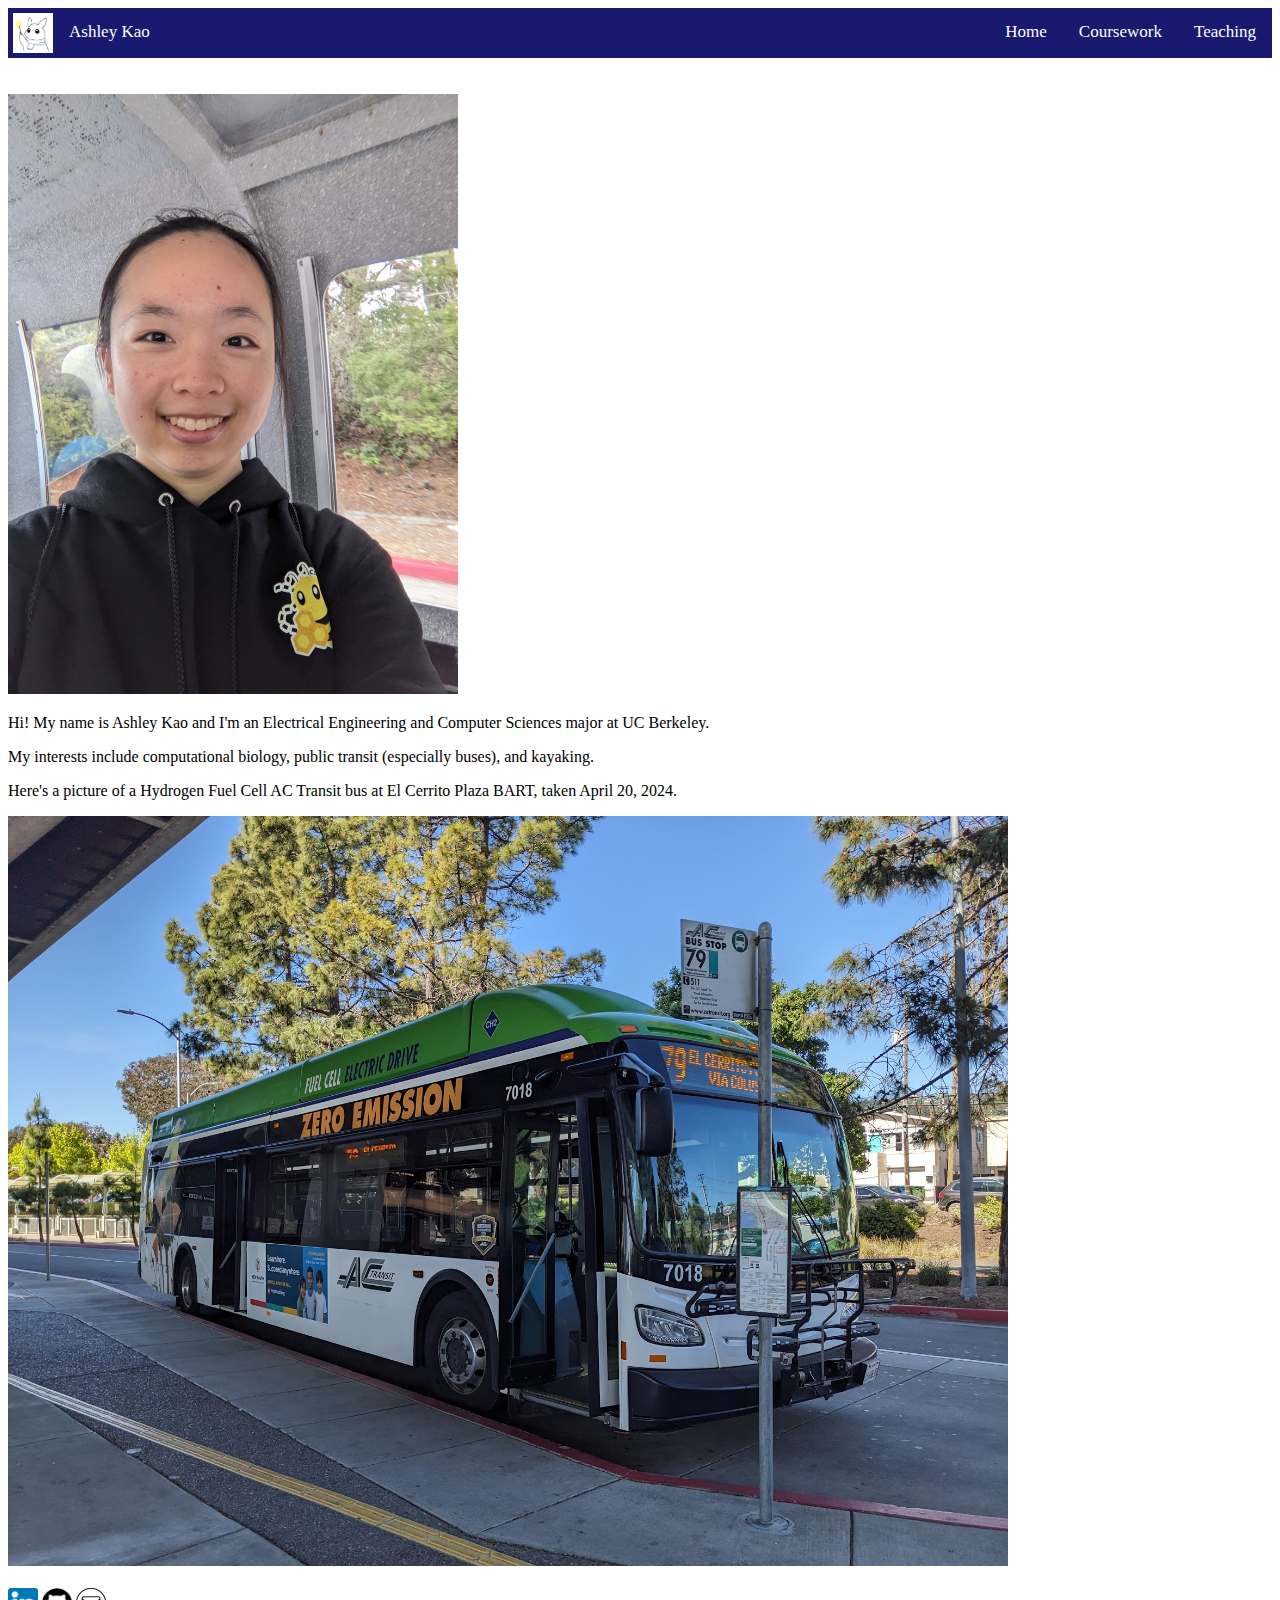
==== index.html @ e04f6291 "Rescaling new image" ====
<!DOCTYPE html>
<html>
    <head>
        <meta charset="UTF-8">
        <title>Ashley Kao</title>
        <link rel="stylesheet" href="/css/styles.css">
        <link rel="icon" type="image/x-icon" href="/assets/kurusu.jpeg">
    </head>
    <body>
        <header>
            <div class="container">
                <nav class="navbar">
                    <ul>
                        <li><img src ="assets/kurusu.jpeg" alt="icon" class="icon"></li>
                        <li><a>Ashley Kao</a></li>
                        <div class="nav-right">
                            <li><a href="index.html">Home</a></li>
                            <li><a href="courses.html">Coursework</a></li>
                            <li><a href="teaching.html">Teaching</a></li>
                            <!--<li><a href="transit.html">Transit</a></li>-->
                        </div>
                    </ul>
                </nav>
            </div>
        </header>
        <br>
        <br>
        <img src="assets/ashleykao.jpeg" alt="Me" style="width:450px;height:600px;">
        <br>
        <p>Hi! My name is Ashley Kao and I'm an Electrical Engineering and Computer Sciences major at UC Berkeley.</p>
        <p>My interests include computational biology, public transit (especially buses), and kayaking.</p>
        <p>Here's a picture of a Hydrogen Fuel Cell AC Transit bus at El Cerrito Plaza BART, taken April 20, 2024.</p>
        <img src="assets/actransit79.jpeg" alt="AC Transit Bus at El Cerrito Plaza BART" style="max-width: 1000px; height: auto;">
        <br>
        <br>
        <div class="imglinks">
            <a href="https://www.linkedin.com/in/ashleykao03/"><img src="assets/linkedin-icon.png" width="30" height="30" alt="LinkedIn Profile"></a>
            <a href="https://github.com/akao03"><img src="assets/github-icon.png" width="30" height="30" alt="Github Profile"></a>
            <a href="mailto: ashleykao@berkeley.edu"><img src="assets/email-icon.png" width="30" height="30" alt="Email"></a>
        </div>
    </body>
</html>
---- css/styles.css ----
.navbar {
    display: block;
    position: sticky;
    top: 0;
    background-color: midnightblue;
    height: 50px;
    width: 100%;
}

.navbar ul {
    list-style: none;
    padding: 0;
    margin: 0;
}

.navbar li {
    display: inline;
}

.navbar li a {
    color: white;
    font: 17px Verdana;
    text-decoration: none;
    padding: 14px 16px;
    text-align: center;
    float: left;
}

.nav-right {
    float: right;
}

.nav-right li a:hover {
    background-color: midnightblue;
    color: gold;
}

.nav-right li a:active {
    background-color: darkslateblue;
    color: white;
}

.icon {
    float: left;
    height: 40px;
    width: 40px;
    margin-top: 5px;
    margin-left: 5px;
}

p {
    font: 16px Verdana;
}

h2 {
    font: 24px Verdana;
}
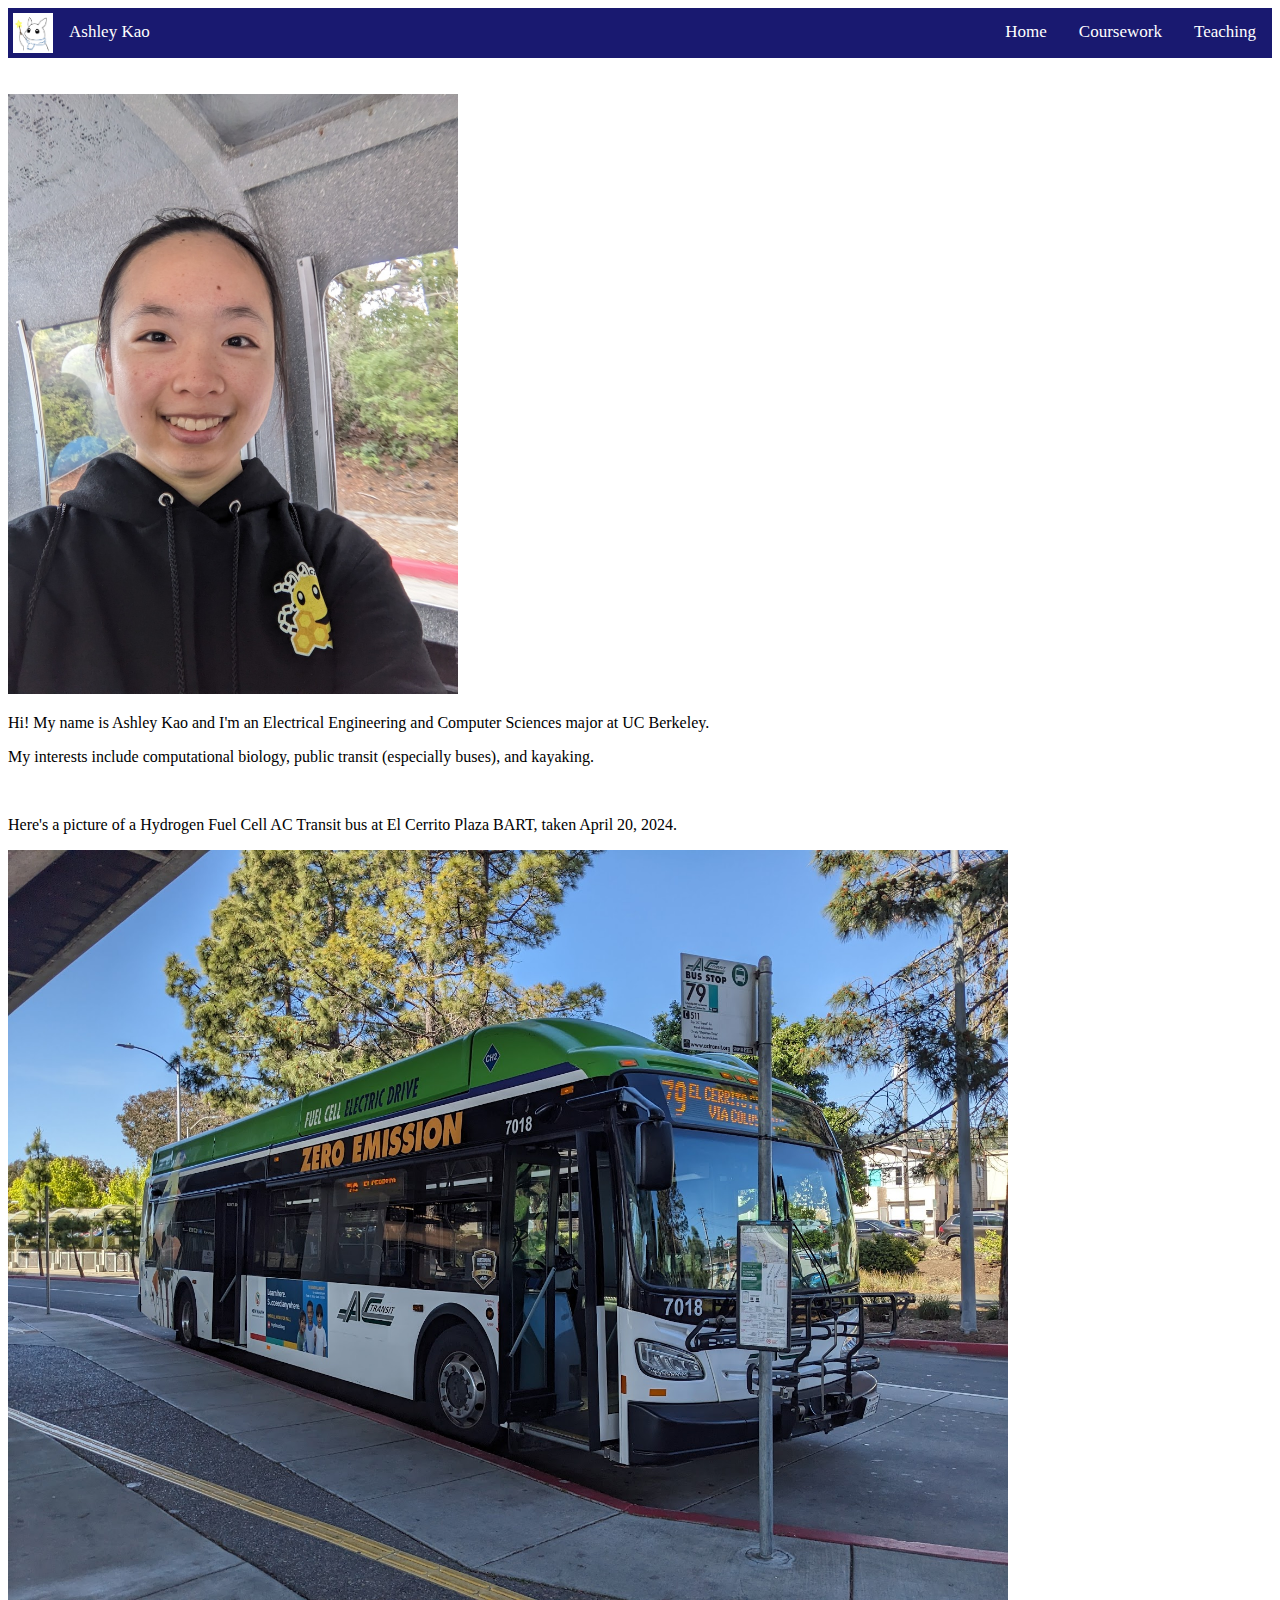
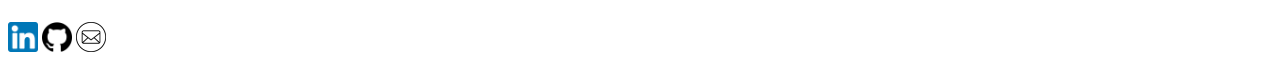
==== commit 147c4928: "Fixing typo" ====
--- a/index.html
+++ b/index.html
@@ -29,6 +29,7 @@
         <br>
         <p>Hi! My name is Ashley Kao and I'm an Electrical Engineering and Computer Sciences major at UC Berkeley.</p>
         <p>My interests include computational biology, public transit (especially buses), and kayaking.</p>
+        <br>
         <p>Here's a picture of a Hydrogen Fuel Cell AC Transit bus at El Cerrito Plaza BART, taken April 20, 2024.</p>
         <img src="assets/actransit79.jpeg" alt="AC Transit Bus at El Cerrito Plaza BART" style="max-width: 1000px; height: auto;">
         <br>
--- a/css/styles.css
+++ b/css/styles.css
@@ -54,4 +54,8 @@
 
 h2 {
     font: 24px Verdana;
+}
+
+ul {
+    font: 14px Verdana;
 }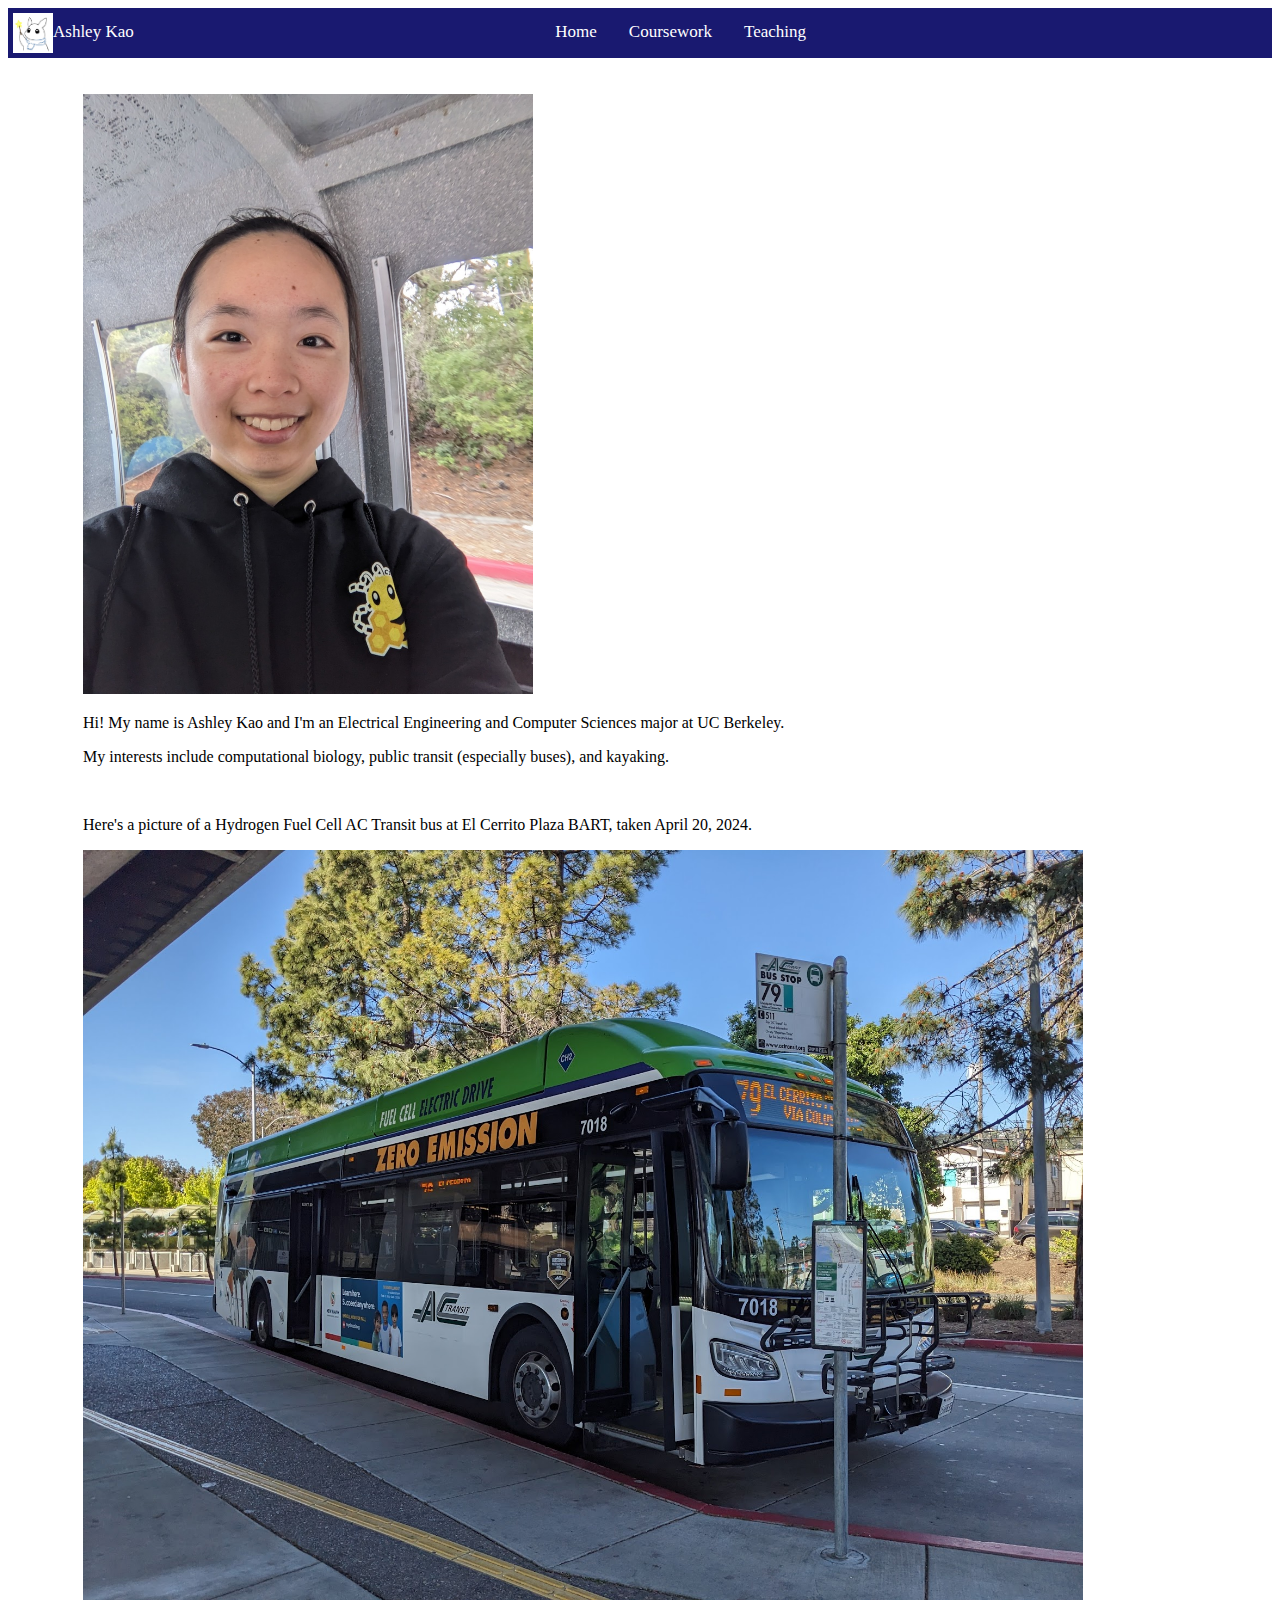
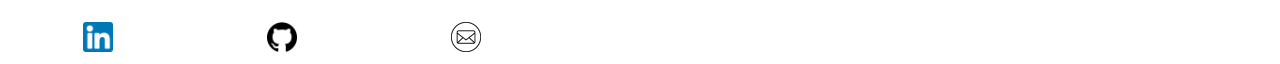
==== commit 814b6f3d: "Fixing some padding" ====
--- a/index.html
+++ b/index.html
@@ -11,8 +11,8 @@
             <div class="container">
                 <nav class="navbar">
                     <ul>
-                        <li><img src ="assets/kurusu.jpeg" alt="icon" class="icon"></li>
-                        <li><a>Ashley Kao</a></li>
+                        <li><img src ="assets/kurusu.jpeg" alt="icon" class="icon" id="kurusu-icon"></li>
+                        <li><a id="header-name">Ashley Kao</a></li>
                         <div class="nav-right">
                             <li><a href="index.html">Home</a></li>
                             <li><a href="courses.html">Coursework</a></li>
--- a/css/styles.css
+++ b/css/styles.css
@@ -50,12 +50,38 @@
 
 p {
     font: 16px Verdana;
+    padding-left: 75px;
+    padding-right: 75px;
 }
 
 h2 {
     font: 24px Verdana;
+    padding-left: 75px;
+    padding-right: 75px;
 }
 
 ul {
     font: 14px Verdana;
+    padding-left: 75px;
+    padding-right: 75px;
+}
+
+li {
+    padding-left: 75px;
+    padding-right: 75px;
+}
+
+img {
+    padding-left: 75px;
+    padding-right: 75px;
+}
+
+#kurusu-icon {
+    padding-left: 0px;
+    padding-right: 0px;
+}
+
+#header-name {
+    padding-left: 0px;
+    padding-right: 0px;
 }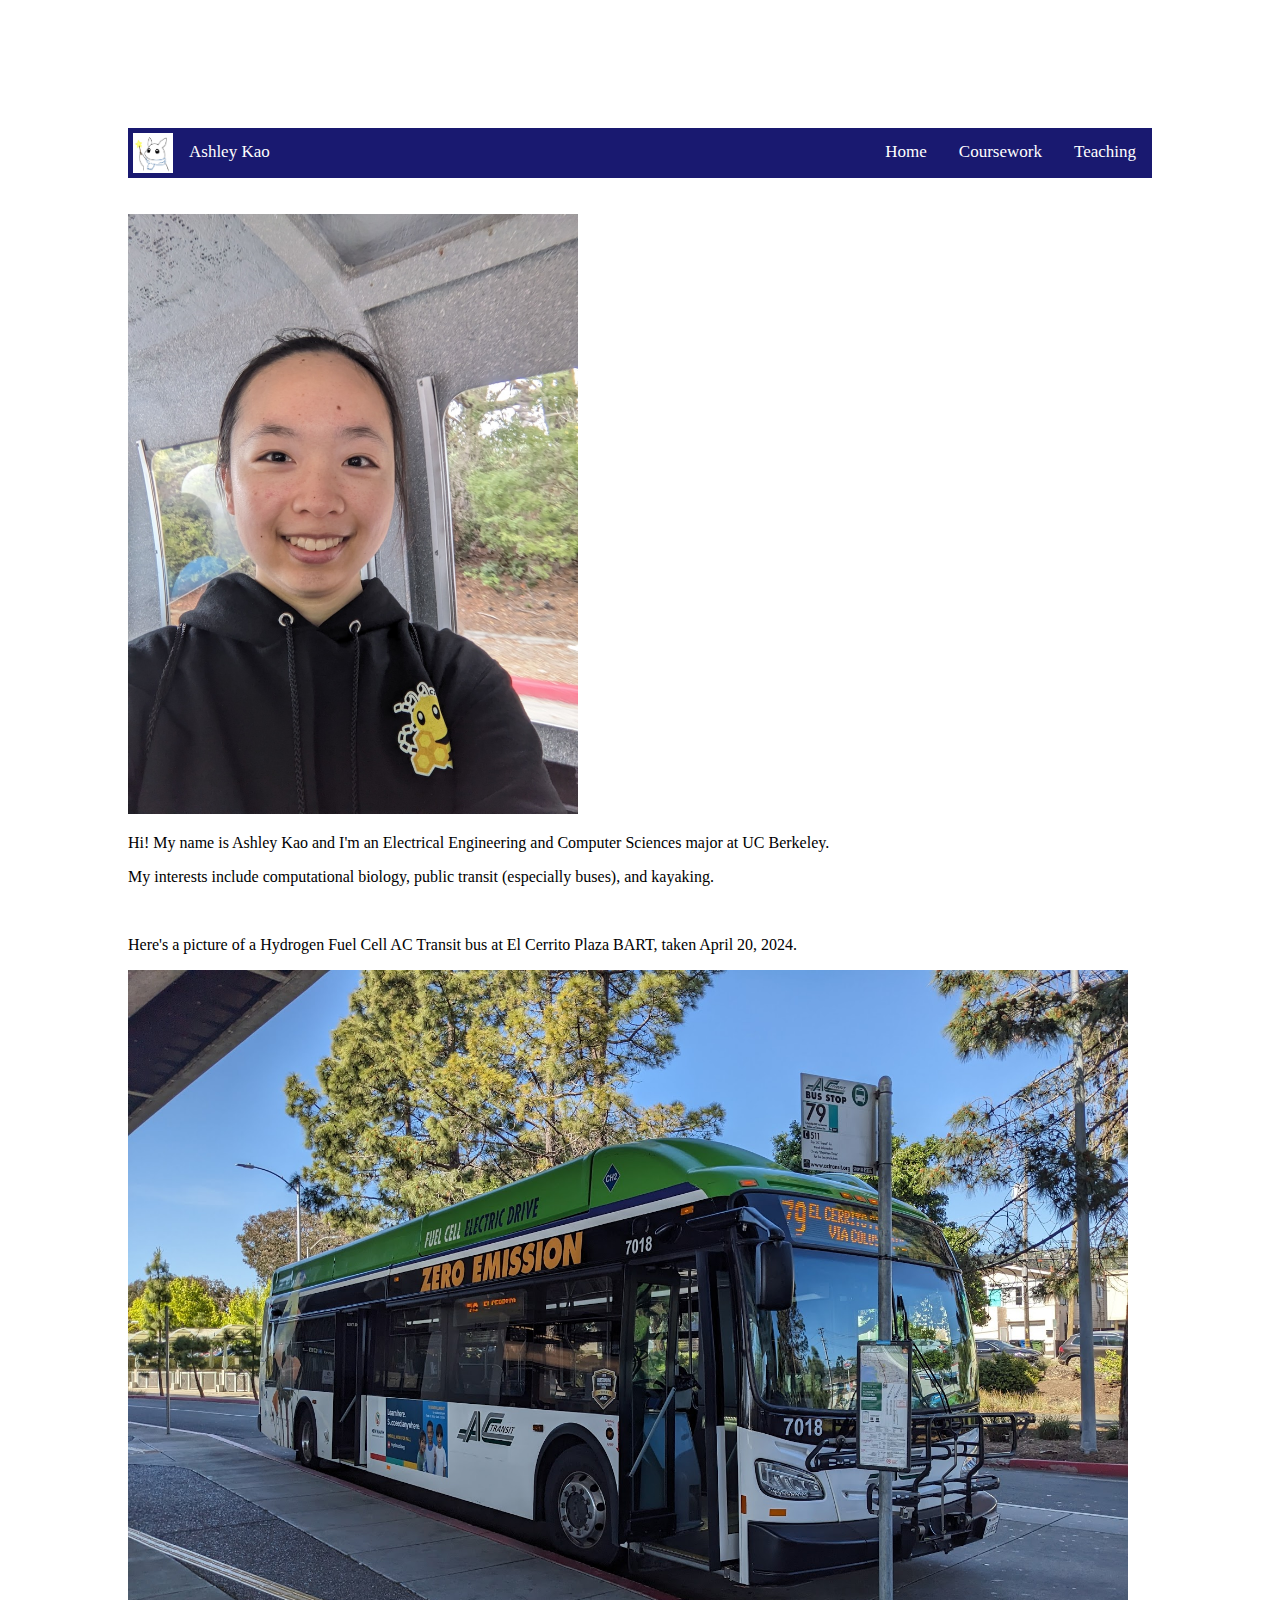
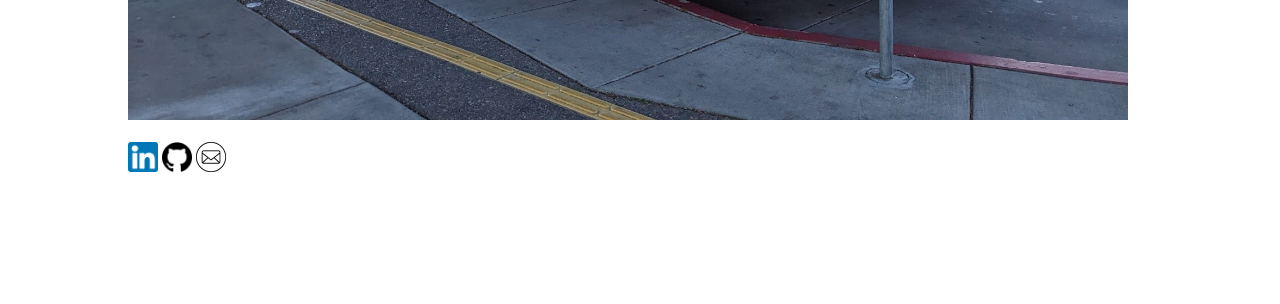
==== commit f11cd60e: "Reversion of earlier change" ====
--- a/index.html
+++ b/index.html
@@ -11,8 +11,8 @@
             <div class="container">
                 <nav class="navbar">
                     <ul>
-                        <li><img src ="assets/kurusu.jpeg" alt="icon" class="icon" id="kurusu-icon"></li>
-                        <li><a id="header-name">Ashley Kao</a></li>
+                        <li><img src ="assets/kurusu.jpeg" alt="icon" class="icon"></li>
+                        <li><a>Ashley Kao</a></li>
                         <div class="nav-right">
                             <li><a href="index.html">Home</a></li>
                             <li><a href="courses.html">Coursework</a></li>
--- a/css/styles.css
+++ b/css/styles.css
@@ -1,3 +1,9 @@
+body {
+    width: 80%;
+    margin: 10%;
+    padding: 0;
+}
+
 .navbar {
     display: block;
     position: sticky;
@@ -50,38 +56,12 @@
 
 p {
     font: 16px Verdana;
-    padding-left: 75px;
-    padding-right: 75px;
 }
 
 h2 {
     font: 24px Verdana;
-    padding-left: 75px;
-    padding-right: 75px;
 }
 
 ul {
     font: 14px Verdana;
-    padding-left: 75px;
-    padding-right: 75px;
 }
-
-li {
-    padding-left: 75px;
-    padding-right: 75px;
-}
-
-img {
-    padding-left: 75px;
-    padding-right: 75px;
-}
-
-#kurusu-icon {
-    padding-left: 0px;
-    padding-right: 0px;
-}
-
-#header-name {
-    padding-left: 0px;
-    padding-right: 0px;
-}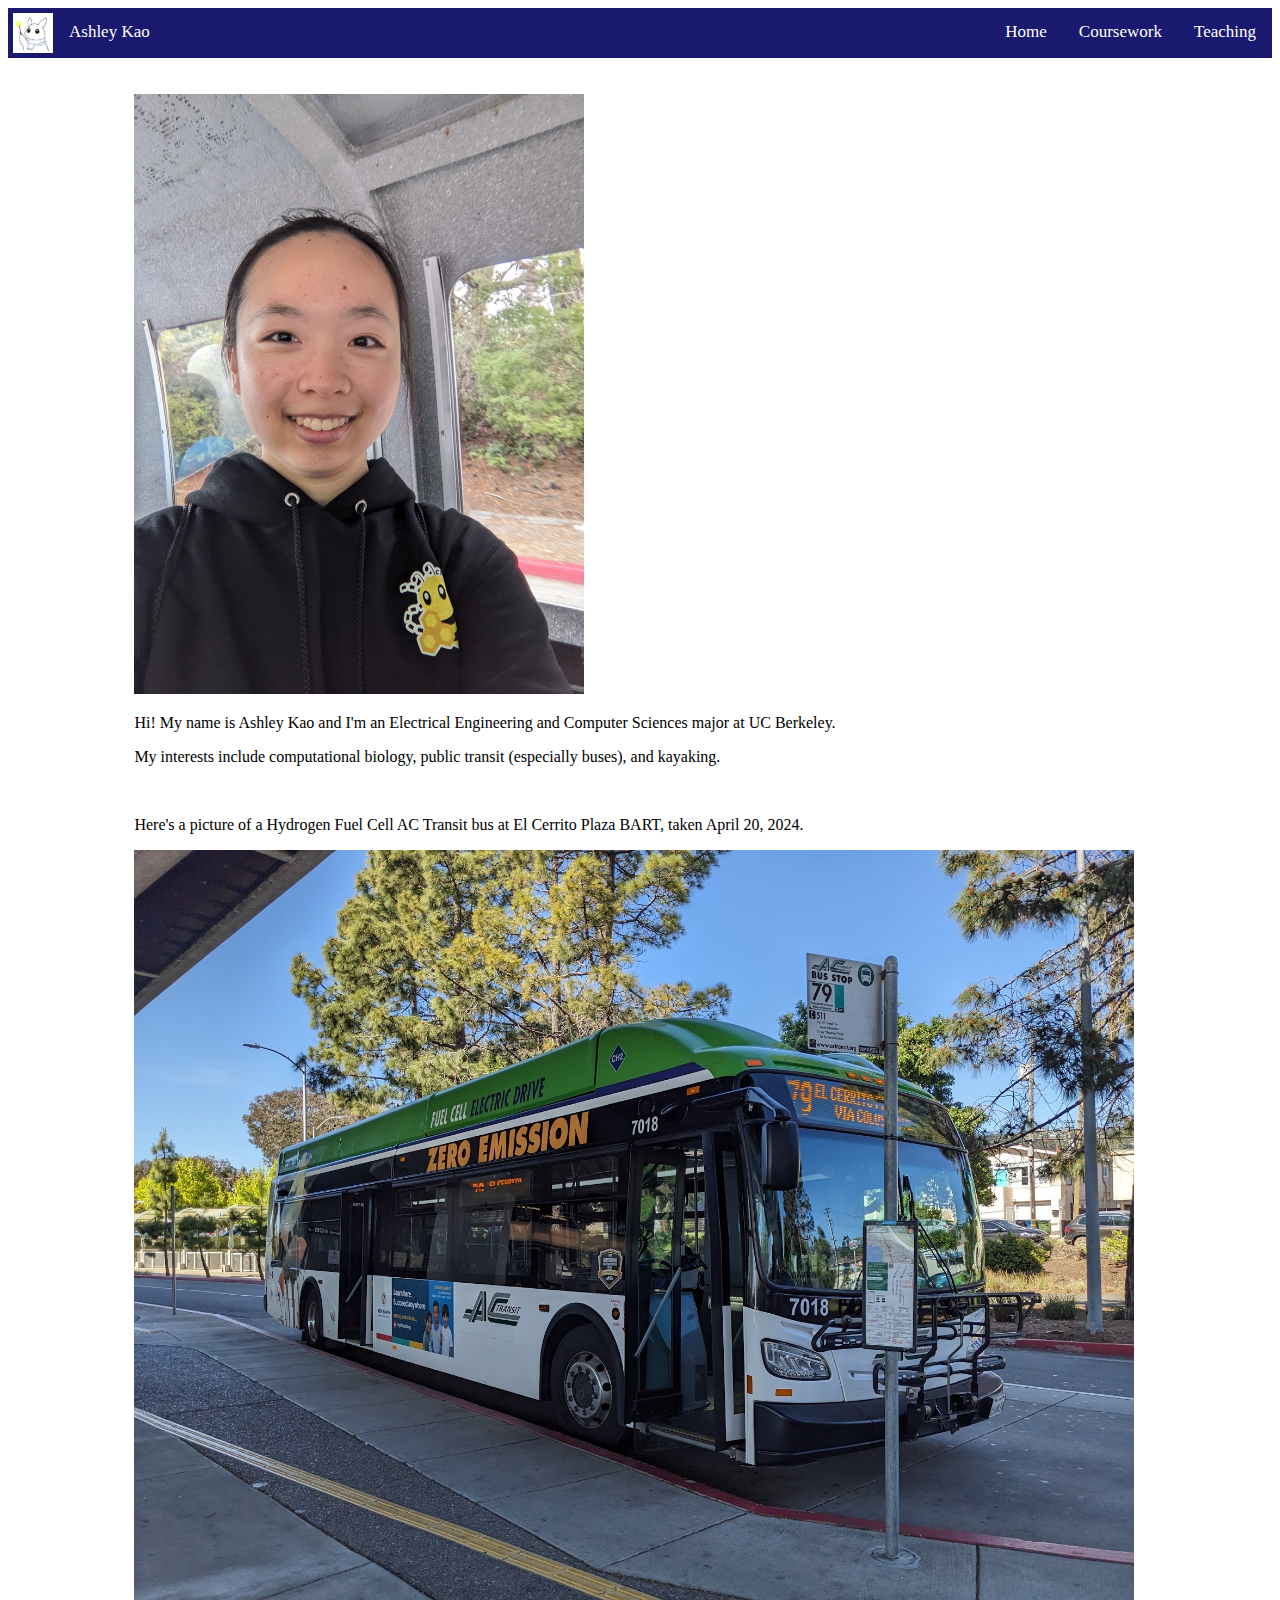
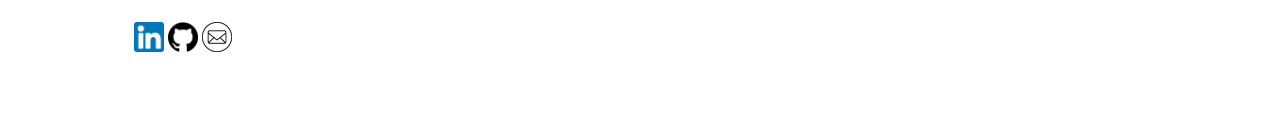
==== commit 07bc6ca8: "Sections test" ====
--- a/index.html
+++ b/index.html
@@ -25,6 +25,7 @@
         </header>
         <br>
         <br>
+        <section class="content">
         <img src="assets/ashleykao.jpeg" alt="Me" style="width:450px;height:600px;">
         <br>
         <p>Hi! My name is Ashley Kao and I'm an Electrical Engineering and Computer Sciences major at UC Berkeley.</p>
@@ -39,5 +40,6 @@
             <a href="https://github.com/akao03"><img src="assets/github-icon.png" width="30" height="30" alt="Github Profile"></a>
             <a href="mailto: ashleykao@berkeley.edu"><img src="assets/email-icon.png" width="30" height="30" alt="Email"></a>
         </div>
+        </section>
     </body>
 </html>
--- a/css/styles.css
+++ b/css/styles.css
@@ -1,6 +1,5 @@
 body {
-    width: 80%;
-    margin: 10%;
+    margin-bottom: 5%;
     padding: 0;
 }
 
@@ -11,6 +10,8 @@
     background-color: midnightblue;
     height: 50px;
     width: 100%;
+    margin-left: 0px;
+    margin-right: 0px;
 }
 
 .navbar ul {
@@ -54,6 +55,15 @@
     margin-left: 5px;
 }
 
+.content {
+    width: 80%;
+    height: 100%;
+    margin-left: 10%;
+    margin-right: 10%;
+    margin-bottom: 5%;
+    padding: 0;
+}
+
 p {
     font: 16px Verdana;
 }
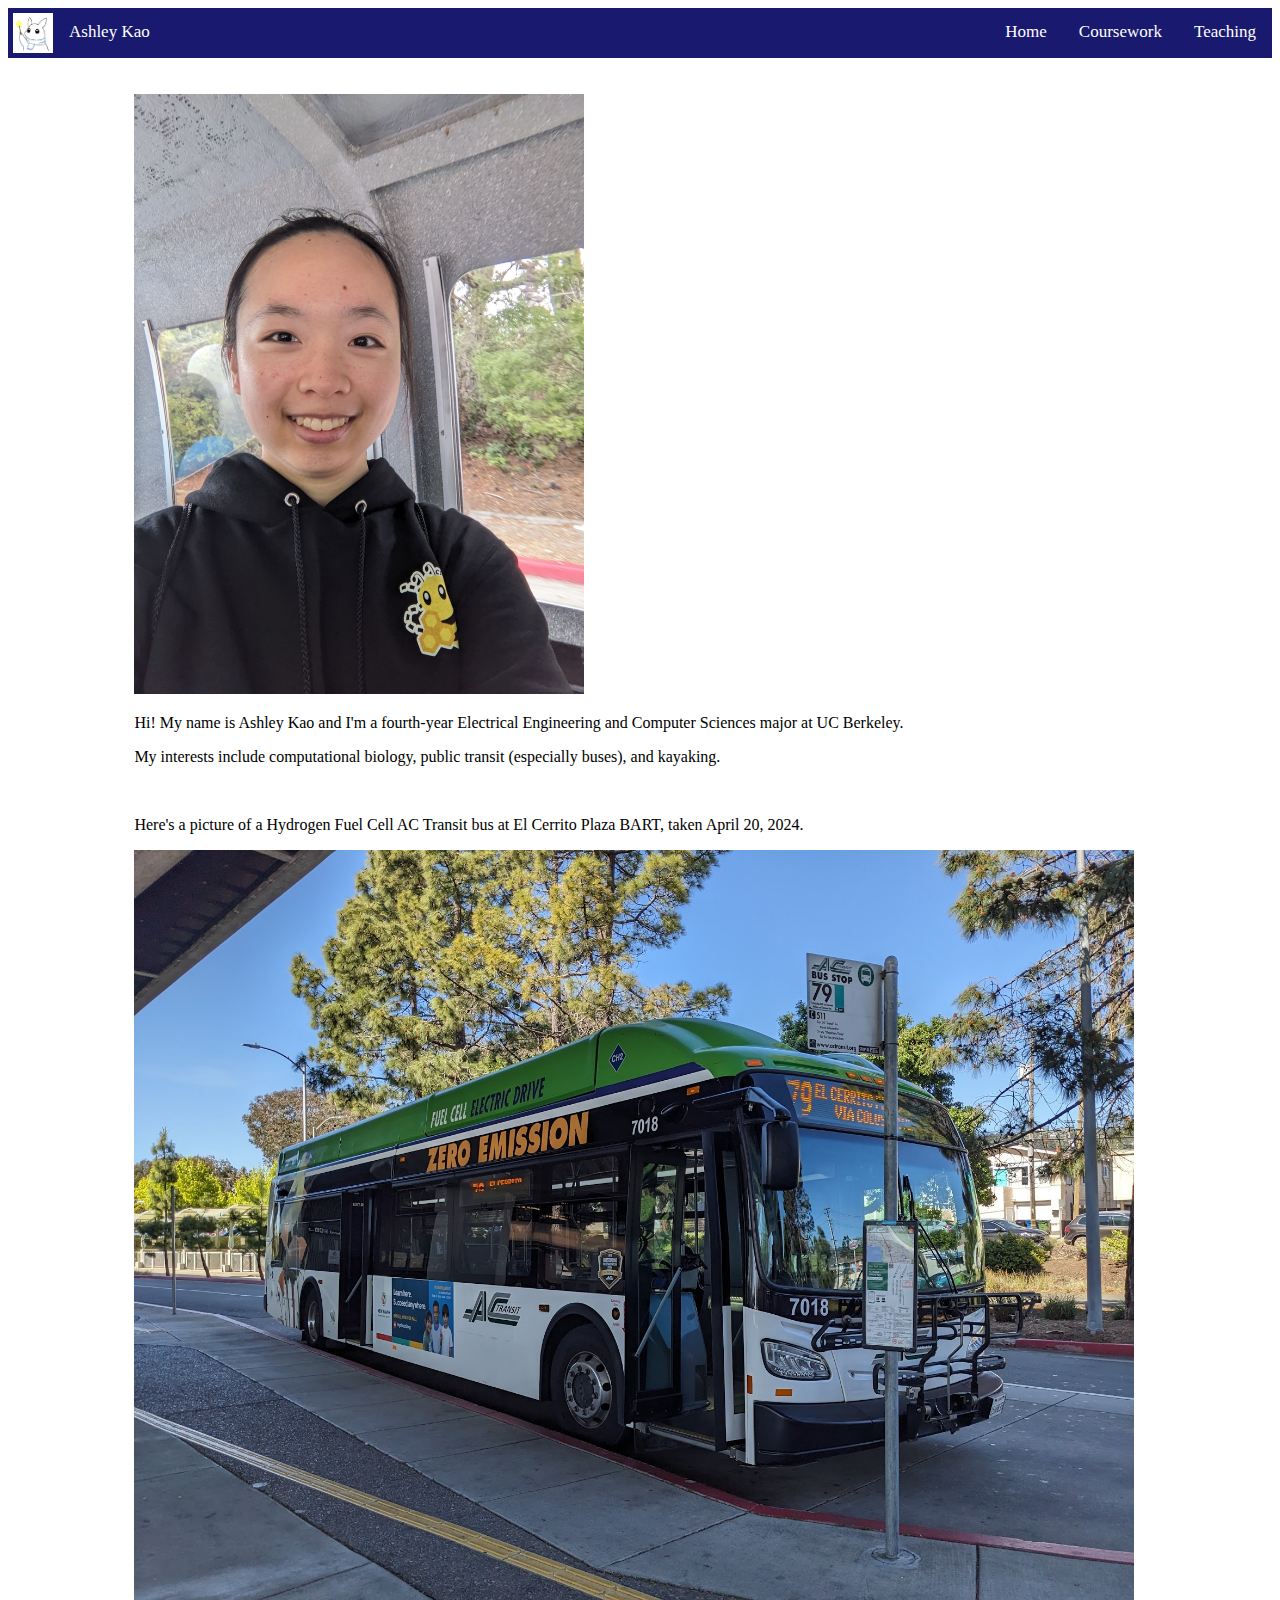
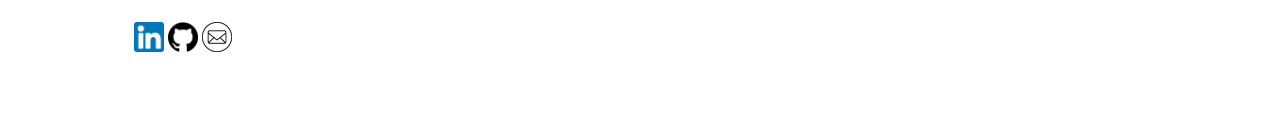
==== commit 764f6cf1: "a small periodic update" ====
--- a/index.html
+++ b/index.html
@@ -28,7 +28,7 @@
         <section class="content">
         <img src="assets/ashleykao.jpeg" alt="Me" style="width:450px;height:600px;">
         <br>
-        <p>Hi! My name is Ashley Kao and I'm an Electrical Engineering and Computer Sciences major at UC Berkeley.</p>
+        <p>Hi! My name is Ashley Kao and I'm a fourth-year Electrical Engineering and Computer Sciences major at UC Berkeley.</p>
         <p>My interests include computational biology, public transit (especially buses), and kayaking.</p>
         <br>
         <p>Here's a picture of a Hydrogen Fuel Cell AC Transit bus at El Cerrito Plaza BART, taken April 20, 2024.</p>
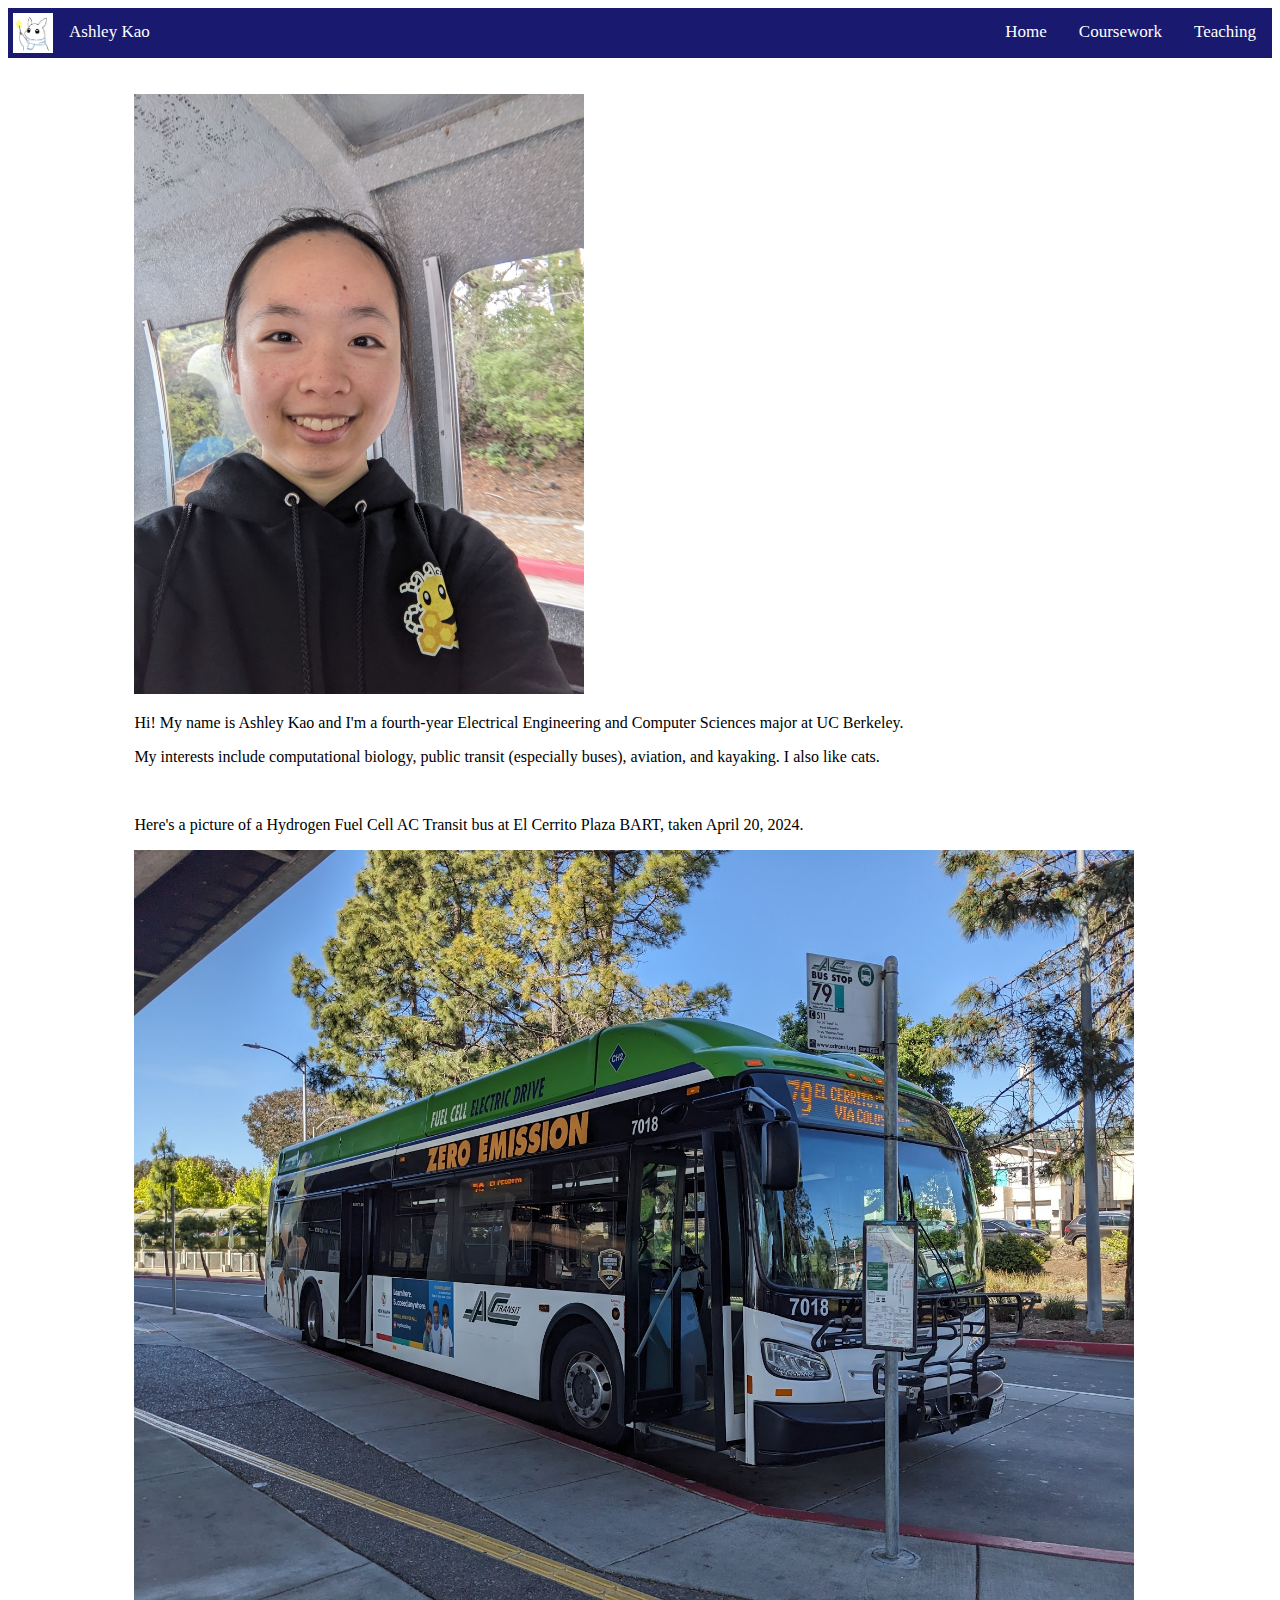
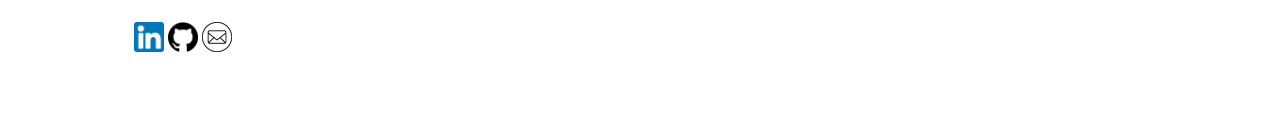
==== commit d76256ff: "sp25 updates" ====
--- a/index.html
+++ b/index.html
@@ -29,7 +29,7 @@
         <img src="assets/ashleykao.jpeg" alt="Me" style="width:450px;height:600px;">
         <br>
         <p>Hi! My name is Ashley Kao and I'm a fourth-year Electrical Engineering and Computer Sciences major at UC Berkeley.</p>
-        <p>My interests include computational biology, public transit (especially buses), and kayaking.</p>
+        <p>My interests include computational biology, public transit (especially buses), aviation, and kayaking. I also like cats.</p>
         <br>
         <p>Here's a picture of a Hydrogen Fuel Cell AC Transit bus at El Cerrito Plaza BART, taken April 20, 2024.</p>
         <img src="assets/actransit79.jpeg" alt="AC Transit Bus at El Cerrito Plaza BART" style="max-width: 1000px; height: auto;">
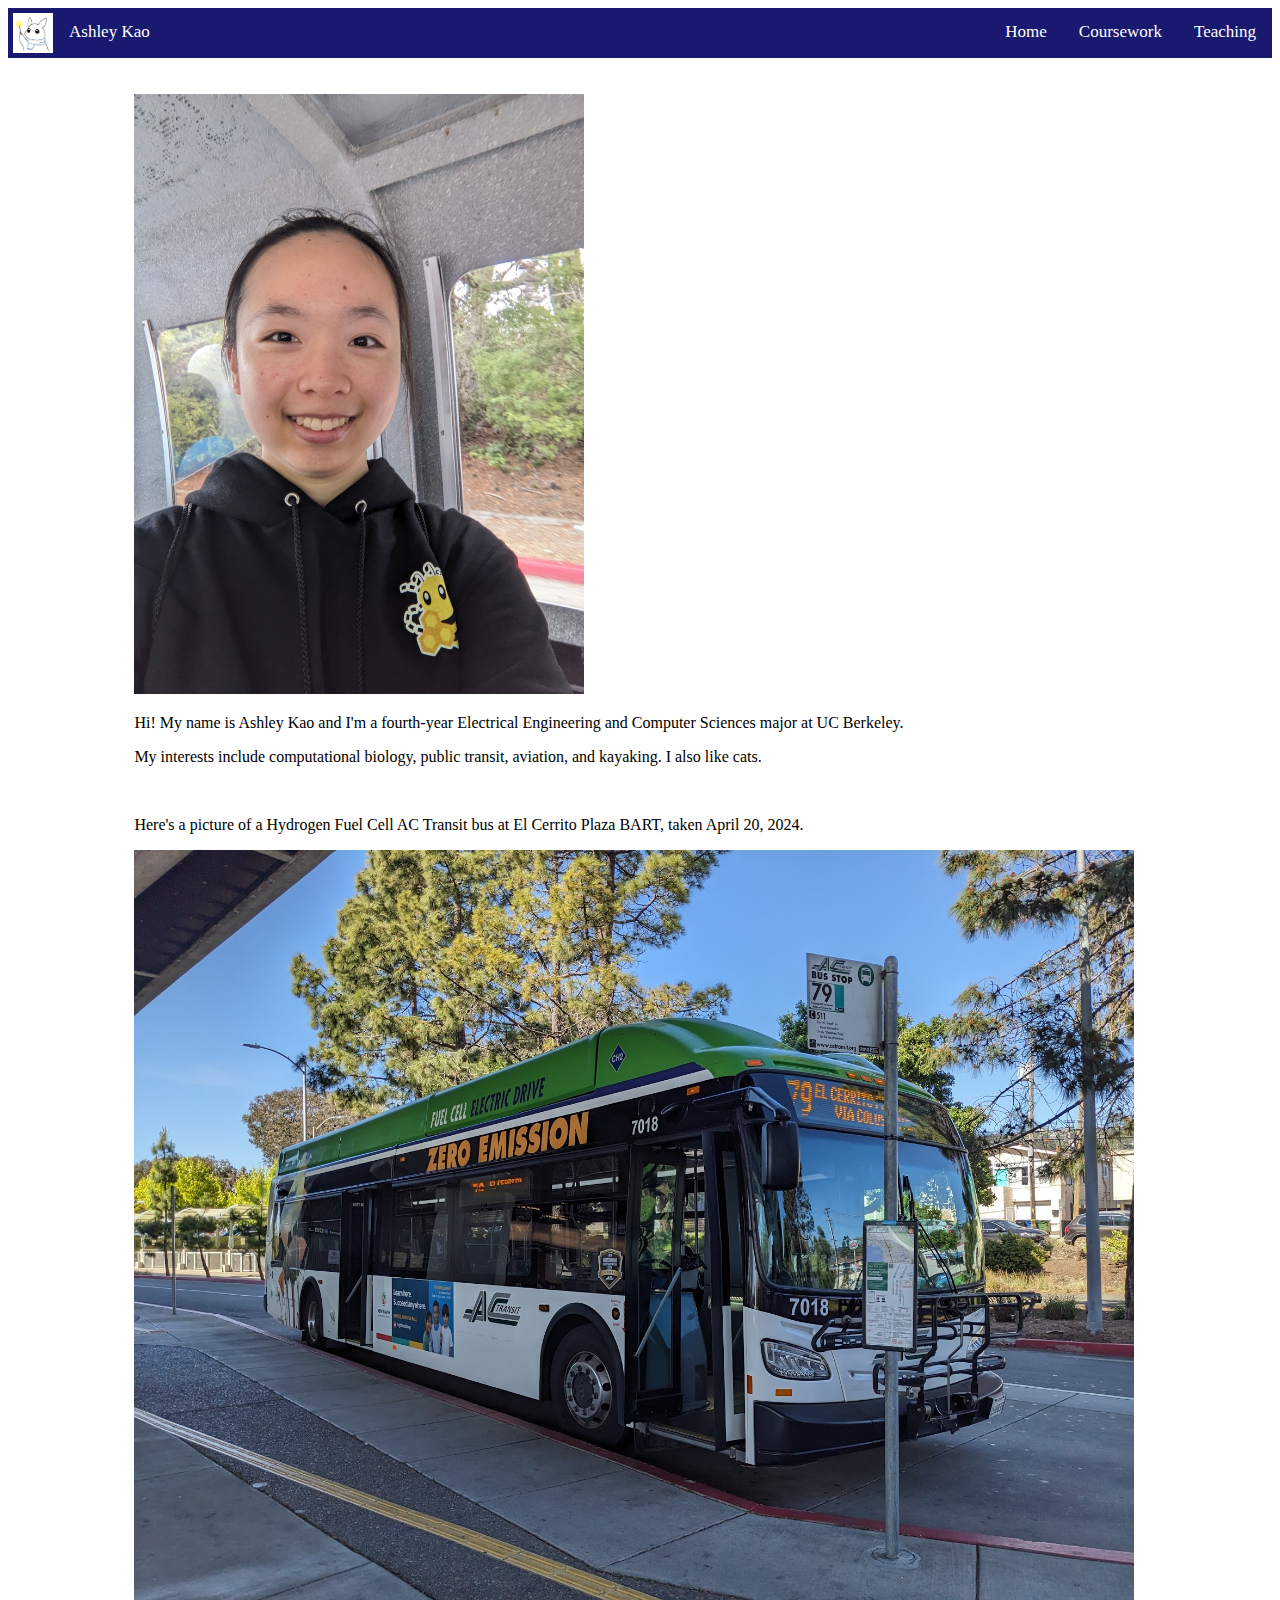
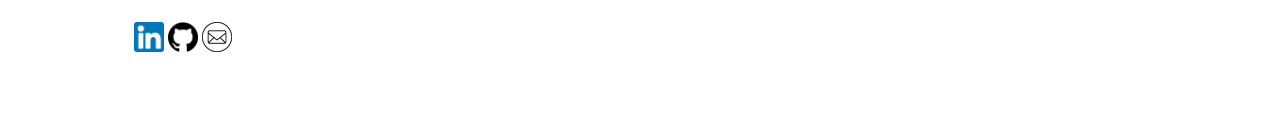
==== commit 847708e4: "some sp25 updates" ====
--- a/index.html
+++ b/index.html
@@ -29,7 +29,7 @@
         <img src="assets/ashleykao.jpeg" alt="Me" style="width:450px;height:600px;">
         <br>
         <p>Hi! My name is Ashley Kao and I'm a fourth-year Electrical Engineering and Computer Sciences major at UC Berkeley.</p>
-        <p>My interests include computational biology, public transit (especially buses), aviation, and kayaking. I also like cats.</p>
+        <p>My interests include computational biology, public transit, aviation, and kayaking. I also like cats.</p>
         <br>
         <p>Here's a picture of a Hydrogen Fuel Cell AC Transit bus at El Cerrito Plaza BART, taken April 20, 2024.</p>
         <img src="assets/actransit79.jpeg" alt="AC Transit Bus at El Cerrito Plaza BART" style="max-width: 1000px; height: auto;">
